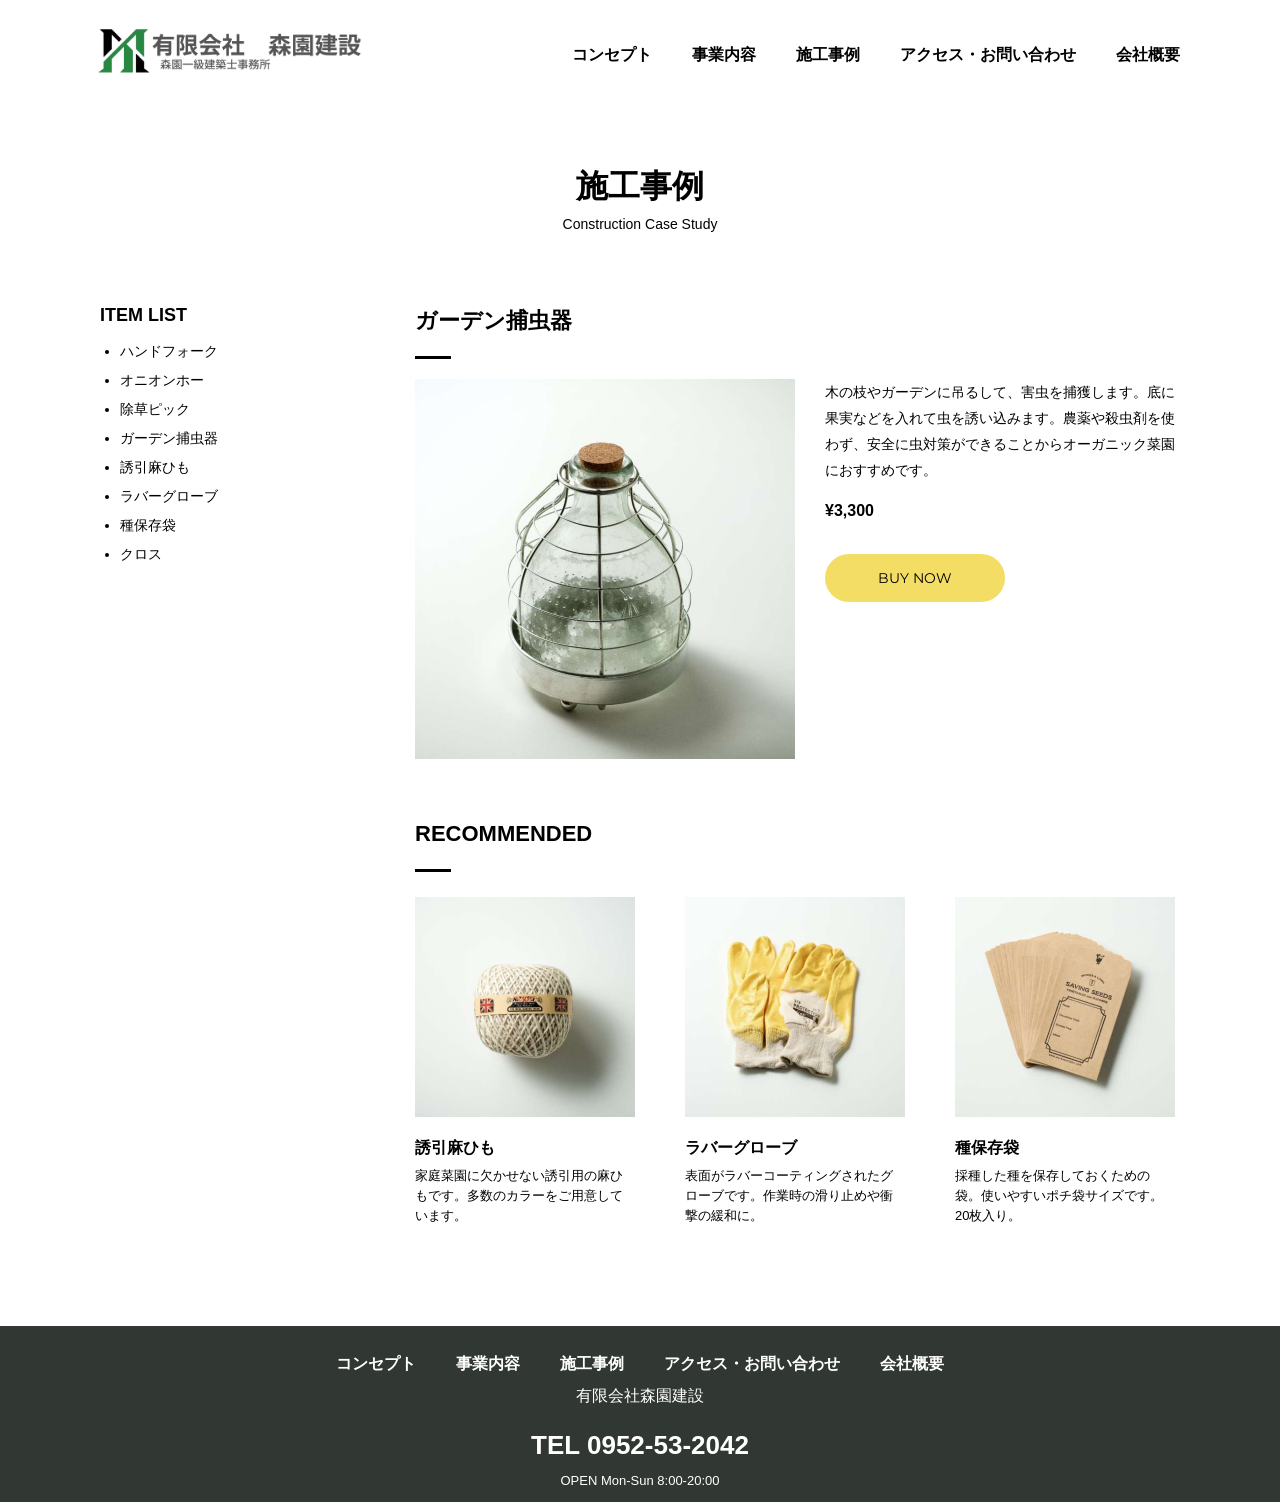
==== shop-detail.html @ 9f847828 "First Commit" ====
<!DOCTYPE html>
<html>

<head>
  <meta charset="UTF-8">
  <title>ONLINE SHOP｜KISSA official website</title>
  <meta name="description" content="カフェ「KISSA」のスタッフが厳選した、園芸用品のオンラインショップのページです。">
  <meta name="viewport" content="width=device-width">
  <script src="./js/toggle-menu.js"></script>
  <link href="./css/common.css" rel="stylesheet">
  <link href="./css/shop.css" rel="stylesheet">
  <link rel="preconnect" href="https://fonts.googleapis.com">
  <link rel="preconnect" href="https://fonts.gstatic.com" crossorigin>
  <link href="https://fonts.googleapis.com/css2?family=Montserrat:wght@700&display=swap" rel="stylesheet">
</head>

<body>

  <!-- headerここから -->
  <header class="header">
    <div class="header-inner">
      <a class="header-logo" href="./index.html">
        <img src="./images/common/logo-header.png" alt="KISSA">
      </a>
      <button class="toggle-menu-button"></button>
      <div class="header-site-menu">
        <nav class="site-menu">
          <ul>
           <li><a href="./concept.html">コンセプト</a></li>
        <li><a href="./menu.html">事業内容</a></li>
        <li><a href="./shop.html">施工事例</a></li>
        <li><a href="./access.html">アクセス・お問い合わせ</a></li>
        <li><a href="./gaiyo.html">会社概要</a></li>
          </ul>
        </nav>
      </div>
    </div>
  </header>
  <!-- headerここまで -->

  <!-- mainここから -->
  <main class="main">
    <div class="title">
      <h1>施工事例</h1>
      <p>Construction Case Study</p>
    </div>
    <div class="shop-contents">
      <div class="shop-item">
        <h2>ガーデン捕虫器</h2>
        <div class="item-area">
          <img src="./images/shop/img-item04-large.jpg" alt="ガーデン捕虫器の画像">
          <div class="about-item">
            <p class="item-text">木の枝やガーデンに吊るして、害虫を捕獲します。底に果実などを入れて虫を誘い込みます。農薬や殺虫剤を使わず、安全に虫対策ができることからオーガニック菜園におすすめです。</p>
            <p class="item-price">¥3,300</p>
            <a href="https://www.amazon.co.jp/dp/4774190640/" target="_blank">BUY NOW</a>
          </div>
        </div>
        <div class="item-group recommended">
          <h2>RECOMMENDED</h2>
          <ul class="item-list">
            <li>
              <a href="./shop-detail.html">
                <img src="./images/shop/img-item05.jpg" alt="誘引麻ひもの画像">
                <dl>
                  <dt>誘引麻ひも</dt>
                  <dd>家庭菜園に欠かせない誘引用の麻ひもです。多数のカラーをご用意しています。</dd>
                </dl>
              </a>
            </li>
            <li>
              <a href="./shop-detail.html">
                <img src="./images/shop/img-item06.jpg" alt="ラバーグローブの画像">
                <dl>
                  <dt>ラバーグローブ</dt>
                  <dd>表面がラバーコーティングされたグローブです。作業時の滑り止めや衝撃の緩和に。</dd>
                </dl>
              </a>
            </li>
            <li>
              <a href="./shop-detail.html">
                <img src="./images/shop/img-item07.jpg" alt="種保存袋の商品画像">
                <dl>
                  <dt>種保存袋</dt>
                  <dd>採種した種を保存しておくための袋。使いやすいポチ袋サイズです。20枚入り。</dd>
                </dl>
              </a>
            </li>
          </ul>
        </div>
      </div>
      <aside class="shop-menu">
        <div class="shop-menu-inner">
          <h2>ITEM LIST</h2>
          <ul>
            <li><a href="./shop-detail.html">ハンドフォーク</a></li>
            <li><a href="./shop-detail.html">オニオンホー</a></li>
            <li><a href="./shop-detail.html">除草ピック</a></li>
            <li><a href="./shop-detail.html">ガーデン捕虫器</a></li>
            <li><a href="./shop-detail.html">誘引麻ひも</a></li>
            <li><a href="./shop-detail.html">ラバーグローブ</a></li>
            <li><a href="./shop-detail.html">種保存袋</a></li>
            <li><a href="./shop-detail.html">クロス</a></li>
          </ul>
        </div>
      </aside>
    </div>
  </main>
  <!-- mainここまで -->

  <!-- footerここから -->
  <footer class="footer">
    <nav class="site-menu">
      <ul>
        <li><a href="./concept.html">コンセプト</a></li>
        <li><a href="./menu.html">事業内容</a></li>
        <li><a href="./shop.html">施工事例</a></li>
        <li><a href="./access.html">アクセス・お問い合わせ</a></li>
        <li><a href="./gaiyo.html">会社概要</a></li>
      </ul>
    </nav>
    <br>
    <p class="footer-title">有限会社森園建設</p>
    <p class="footer-tel">TEL 0952-53-2042</p>
    <p class="footer-time">OPEN Mon-Sun 8:00-20:00</p>
  </footer>
  <!-- footerここまで -->

</body>

</html>
---- css/common.css ----
@charset "utf-8";

*,
::before,
::after {
  padding: 0;
  margin: 0;
  box-sizing: border-box;
}

ul,
ol {
  list-style: none;
}

a {
  color: inherit;
  text-decoration: none;
}

body {
  font-family: sans-serif;
  font-size: 16px;
  color: #000000;
  line-height: 1;
  background-color: #ffffff;
}

img {
  max-width: 100%;
}

.header-inner {
  max-width: 1200px;
  height: 110px;
  margin-left: auto;
  margin-right: auto;
  padding-left: 40px;
  padding-right: 40px;
  display: flex;
  justify-content: space-between;
  align-items: center;
}

.toggle-menu-button {
  display: none;
}

.header-logo {
  display: block;
  width: 300px;
}

.site-menu ul {
  display: flex;
}

.site-menu ul li {
  margin-left: 20px;
  margin-right: 20px;
}

.site-menu ul li a {
  font-family: 'Montserrat', sans-serif;
  font-weight: bold;
}

.footer {
  color: #ffffff;
  background-color: rgb(49, 55, 50);
  padding-top: 30px;
  padding-bottom: 15px;
  display: flex;
  flex-direction: column;
  align-items: center;
}

.footer-logo {
  display: block;
  width: 235px;
  margin-top: 90px;
}

.footer-tel {
  font-size: 26px;
  font-weight: bold;
  margin-top: 28px;
}

.footer-time {
  font-size: 13px;
  margin-top: 16px;
}

.copyright {
  font-size: 14px;
  font-weight: bold;
  margin-top: 90px;
}

@media (max-width: 800px) {
  .site-menu ul {
    display: block;
    text-align: center;
  }

  .site-menu li {
    margin-top: 20px;
  }

  .header {
    position: fixed;
    top: 0;
    left: 0;
    right: 0;
    background-color: #ffffff;
    height: 50px;
    z-index: 10;
    box-shadow: 0 3px 6px rgba(0, 0, 0, 0.1);
  }

  .header-inner {
    padding-left: 20px;
    padding-right: 20px;
    height: 100%;
    position: relative;
  }

  .header-logo {
    width: 100px;
  }

  .header-site-menu {
    position: absolute;
    top: 100%;
    left: 0;
    right: 0;
    color: #ffffff;
    background-color: #736E62;
    padding-top: 30px;
    padding-bottom: 50px;
    display: none;
  }

  .header-site-menu.is-show {
    display: block;
  }

  .toggle-menu-button {
    display: block;
    width: 44px;
    height: 34px;
    background-image: url(../images/common/icon-menu.png);
    background-size: 50%;
    background-position: center;
    background-repeat: no-repeat;
    background-color: transparent;
    border: none;
    border-radius: 0;
    outline: none;
  }

  .main {
    padding-top: 50px;
  }

  .footer-logo {
    margin-top: 60px;
  }

  .footer-tel {
    font-size: 20px;
  }

  .copyright {
    margin-top: 50px;
  }
}
---- css/shop.css ----
@charset "utf-8";

.title {
  display: flex;
  flex-direction: column;
  align-items: center;
  margin-top: 60px;
}

.title h1 {
  font-family: 'Montserrat', sans-serif;
  font-size: 32px;
  font-weight: bold;
}

.title p {
  font-size: 14px;
  margin-top: 15px;
}

.shop-contents {
  width: 1080px;
  max-width: 90%;
  margin-top: 75px;
  margin-left: auto;
  margin-right: auto;
  display: flex;
  justify-content: space-between;
  flex-direction: row-reverse;
}

.shop-item {
  flex-grow: 1;
  max-width: 765px;
}

.shop-item h2 {
  font-size: 22px;
  font-weight: bold;
  line-height: 30px;
}

.shop-item h2::after {
  content: '';
  display: block;
  width: 36px;
  height: 3px;
  background-color: #000000;
  margin-top: 20px;
}

.item-list {
  margin-top: 25px;
  display: grid;
  grid-template-columns: repeat(auto-fit, 220px);
  column-gap: 50px;
  row-gap: 40px;
}

.item-list a {
  display: block;
  transition-duration: 0.2s;
}

.item-list a:hover {
  transform: scale(1.05);
}

.item-list dl {
  margin-top: 20px;
}

.item-list dt {
  font-weight: bold;
}

.item-list dd {
  font-size: 13px;
  line-height: 20px;
  margin-top: 10px;
}

.shop-menu {
  flex-shrink: 0;
  margin-right: 60px;
}

.shop-menu-inner {
  position: sticky;
  top: 30px;
  left: 0;
  right: 0;
}

.shop-menu-inner h2 {
  font-size: 18px;
  font-weight: bold;
}

.shop-menu-inner ul {
  list-style-type: disc;
  margin-top: 20px;
  margin-left: 20px;
}

.shop-menu-inner li {
  font-size: 14px;
  margin-top: 15px;
}

.item-area {
  margin-top: 20px;
  display: flex;
}

.item-area img {
  width: 50%;
  max-width: 380px;
}

.about-item {
  margin-left: 30px;
}

.about-item .item-text {
  font-size: 14px;
  line-height: 26px;
}

.about-item .item-price {
  font-weight: bold;
  margin-top: 20px;
}

.about-item a {
  background-color: #f4dd64;
  display: inline-block;
  min-width: 180px;
  line-height: 48px;
  border-radius: 24px;
  font-family: 'Montserrat', sans-serif;
  font-size: 14px;
  text-align: center;
  margin-top: 35px;
}

.about-item a:hover {
  background-color: #d8b500;
}

.recommended {
  margin-top: 60px;
}

.footer {
  margin-top: 100px;
}

@media (max-width: 800px) {
  .shop-contents {
    display: block;
    max-width: 100%;
    margin-top: 60px;
  }

  .shop-item {
    max-width: 540px;
    margin-left: auto;
    margin-right: auto;
    padding-left: 20px;
    padding-right: 20px;
  }

  .item-list {
    grid-template-columns: repeat(2, 1fr);
    column-gap: 35px;
  }

  .shop-menu {
    background-color: #f8f8f8;
    padding-top: 50px;
    padding-bottom: 50px;
    margin-top: 60px;
    margin-right: 0;
  }

  .shop-menu-inner {
    max-width: 540px;
    margin-left: auto;
    margin-right: auto;
    padding-left: 20px;
    padding-right: 20px;
  }

  .item-area {
    display: block;
  }

  .item-area img {
    width: 100%;
    max-width: 100%;
  }

  .about-item {
    margin-top: 20px;
    margin-left: 0;
  }

  .about-item a {
    width: 100%;
  }

  .footer {
    margin-top: 0;
  }
}
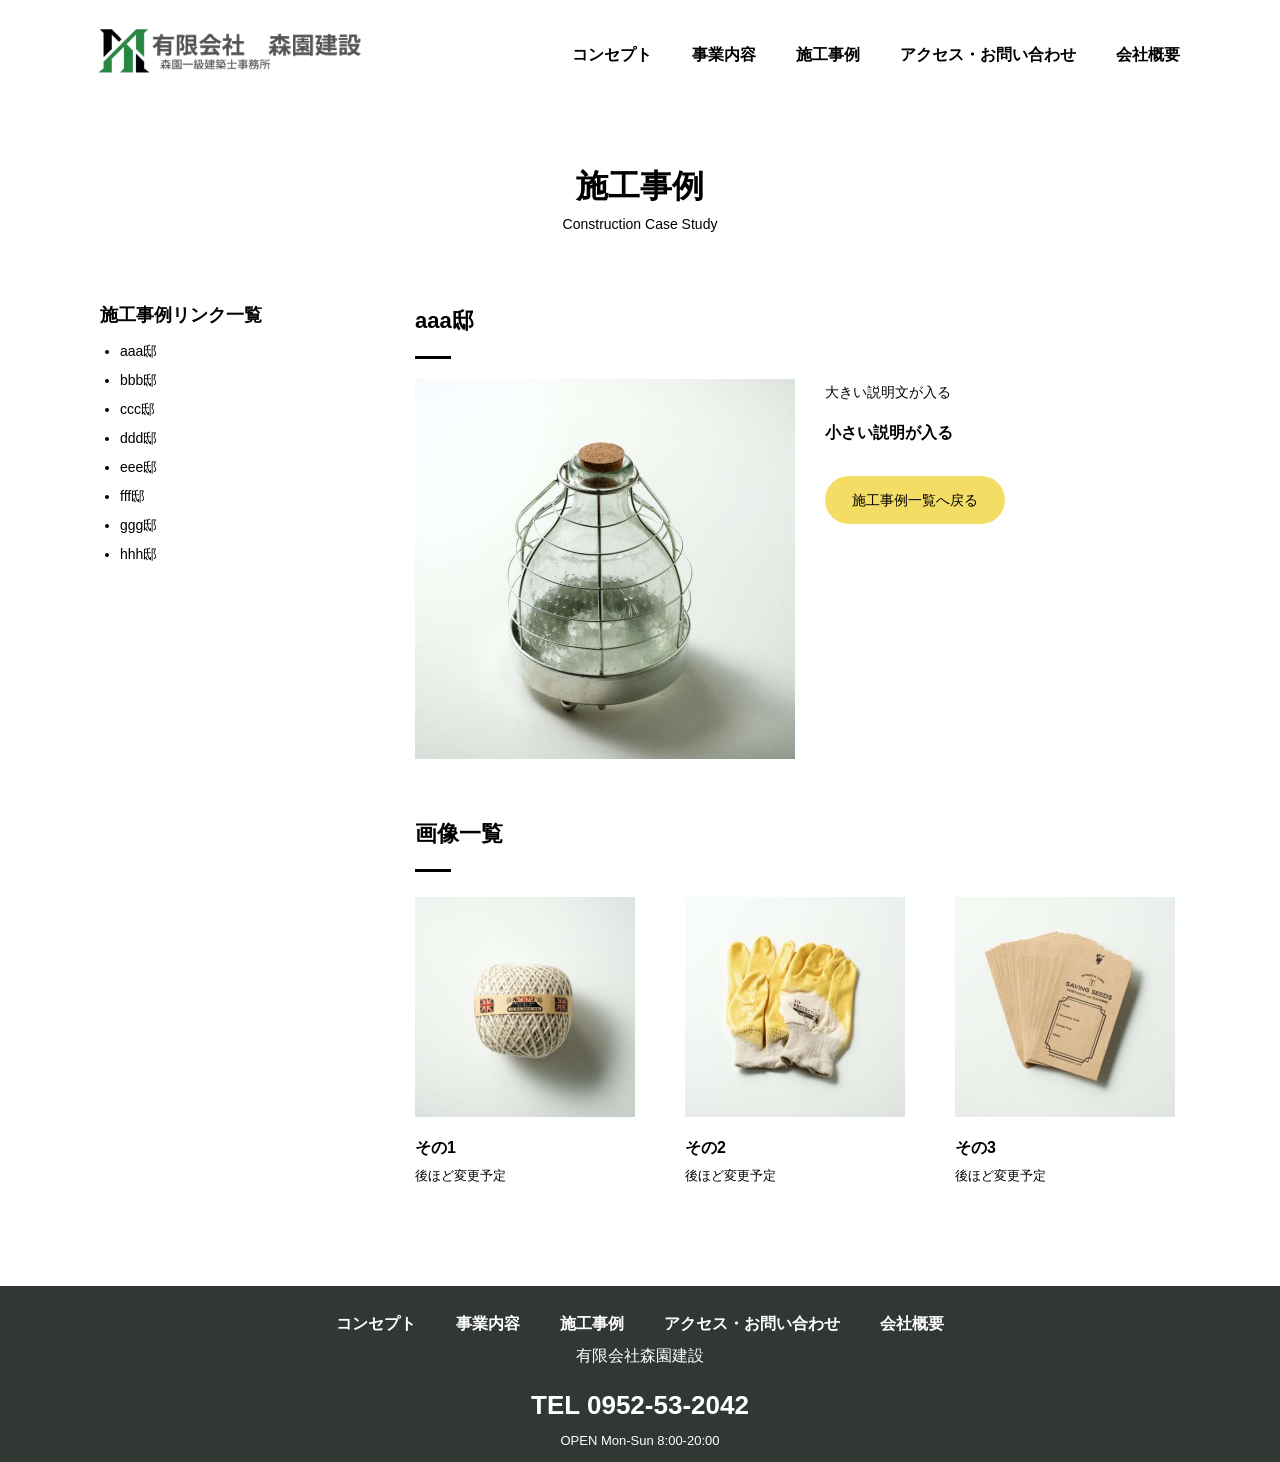
==== commit bb162fce: "Add files via upload" ====
--- a/shop-detail.html
+++ b/shop-detail.html
@@ -46,24 +46,24 @@
     </div>
     <div class="shop-contents">
       <div class="shop-item">
-        <h2>ガーデン捕虫器</h2>
+        <h2>aaa邸</h2>
         <div class="item-area">
           <img src="./images/shop/img-item04-large.jpg" alt="ガーデン捕虫器の画像">
           <div class="about-item">
-            <p class="item-text">木の枝やガーデンに吊るして、害虫を捕獲します。底に果実などを入れて虫を誘い込みます。農薬や殺虫剤を使わず、安全に虫対策ができることからオーガニック菜園におすすめです。</p>
-            <p class="item-price">¥3,300</p>
-            <a href="https://www.amazon.co.jp/dp/4774190640/" target="_blank">BUY NOW</a>
+            <p class="item-text">大きい説明文が入る</p>
+            <p class="item-price">小さい説明が入る</p>
+            <a href="https://www.amazon.co.jp/dp/4774190640/" target="_blank">施工事例一覧へ戻る</a>
           </div>
         </div>
         <div class="item-group recommended">
-          <h2>RECOMMENDED</h2>
+          <h2>画像一覧</h2>
           <ul class="item-list">
             <li>
               <a href="./shop-detail.html">
                 <img src="./images/shop/img-item05.jpg" alt="誘引麻ひもの画像">
                 <dl>
-                  <dt>誘引麻ひも</dt>
-                  <dd>家庭菜園に欠かせない誘引用の麻ひもです。多数のカラーをご用意しています。</dd>
+                  <dt>その1</dt>
+                  <dd>後ほど変更予定</dd>
                 </dl>
               </a>
             </li>
@@ -71,8 +71,8 @@
               <a href="./shop-detail.html">
                 <img src="./images/shop/img-item06.jpg" alt="ラバーグローブの画像">
                 <dl>
-                  <dt>ラバーグローブ</dt>
-                  <dd>表面がラバーコーティングされたグローブです。作業時の滑り止めや衝撃の緩和に。</dd>
+                  <dt>その2</dt>
+                  <dd>後ほど変更予定</dd>
                 </dl>
               </a>
             </li>
@@ -80,8 +80,8 @@
               <a href="./shop-detail.html">
                 <img src="./images/shop/img-item07.jpg" alt="種保存袋の商品画像">
                 <dl>
-                  <dt>種保存袋</dt>
-                  <dd>採種した種を保存しておくための袋。使いやすいポチ袋サイズです。20枚入り。</dd>
+                  <dt>その3</dt>
+                  <dd>後ほど変更予定</dd>
                 </dl>
               </a>
             </li>
@@ -90,16 +90,16 @@
       </div>
       <aside class="shop-menu">
         <div class="shop-menu-inner">
-          <h2>ITEM LIST</h2>
+          <h2>施工事例リンク一覧</h2>
           <ul>
-            <li><a href="./shop-detail.html">ハンドフォーク</a></li>
-            <li><a href="./shop-detail.html">オニオンホー</a></li>
-            <li><a href="./shop-detail.html">除草ピック</a></li>
-            <li><a href="./shop-detail.html">ガーデン捕虫器</a></li>
-            <li><a href="./shop-detail.html">誘引麻ひも</a></li>
-            <li><a href="./shop-detail.html">ラバーグローブ</a></li>
-            <li><a href="./shop-detail.html">種保存袋</a></li>
-            <li><a href="./shop-detail.html">クロス</a></li>
+            <li><a href="./shop-detail.html">aaa邸</a></li>
+            <li><a href="./shop-detail.html">bbb邸</a></li>
+            <li><a href="./shop-detail.html">ccc邸</a></li>
+            <li><a href="./shop-detail.html">ddd邸</a></li>
+            <li><a href="./shop-detail.html">eee邸</a></li>
+            <li><a href="./shop-detail.html">fff邸</a></li>
+            <li><a href="./shop-detail.html">ggg邸</a></li>
+            <li><a href="./shop-detail.html">hhh邸</a></li>
           </ul>
         </div>
       </aside>
